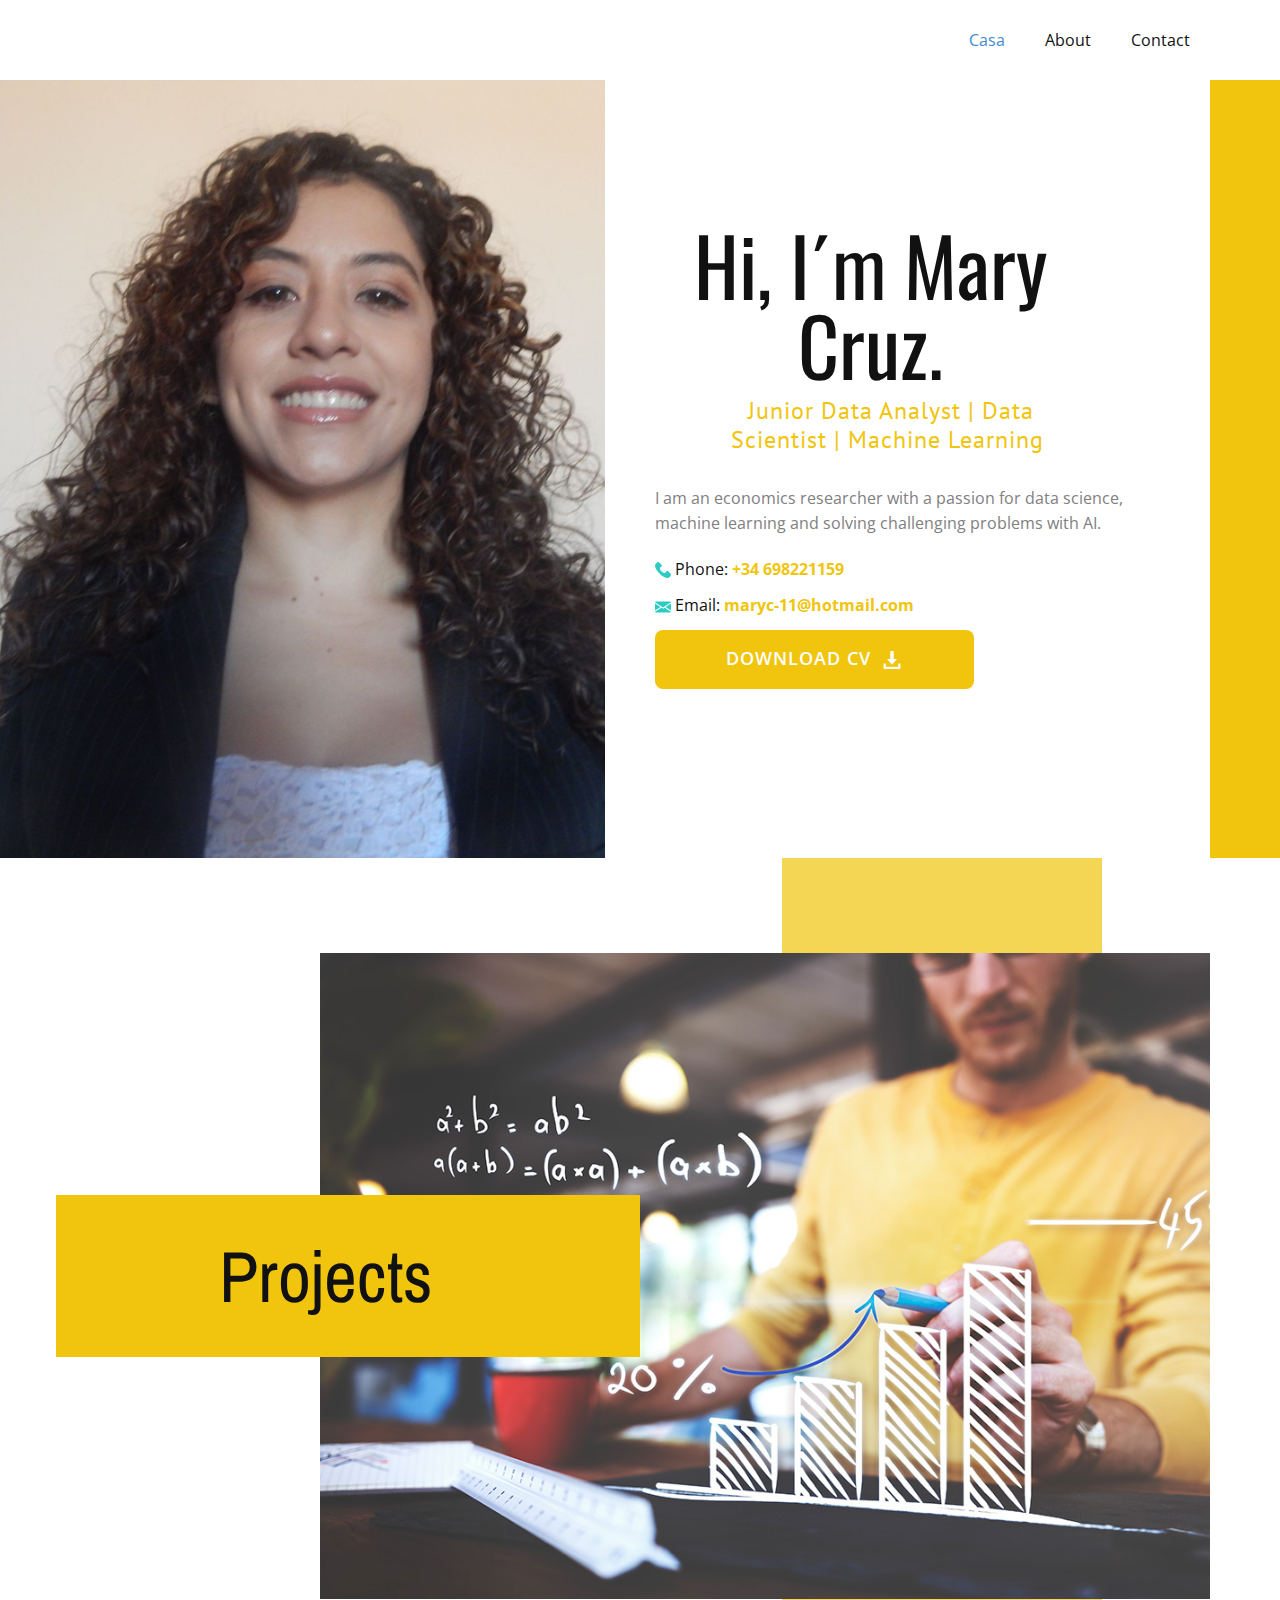
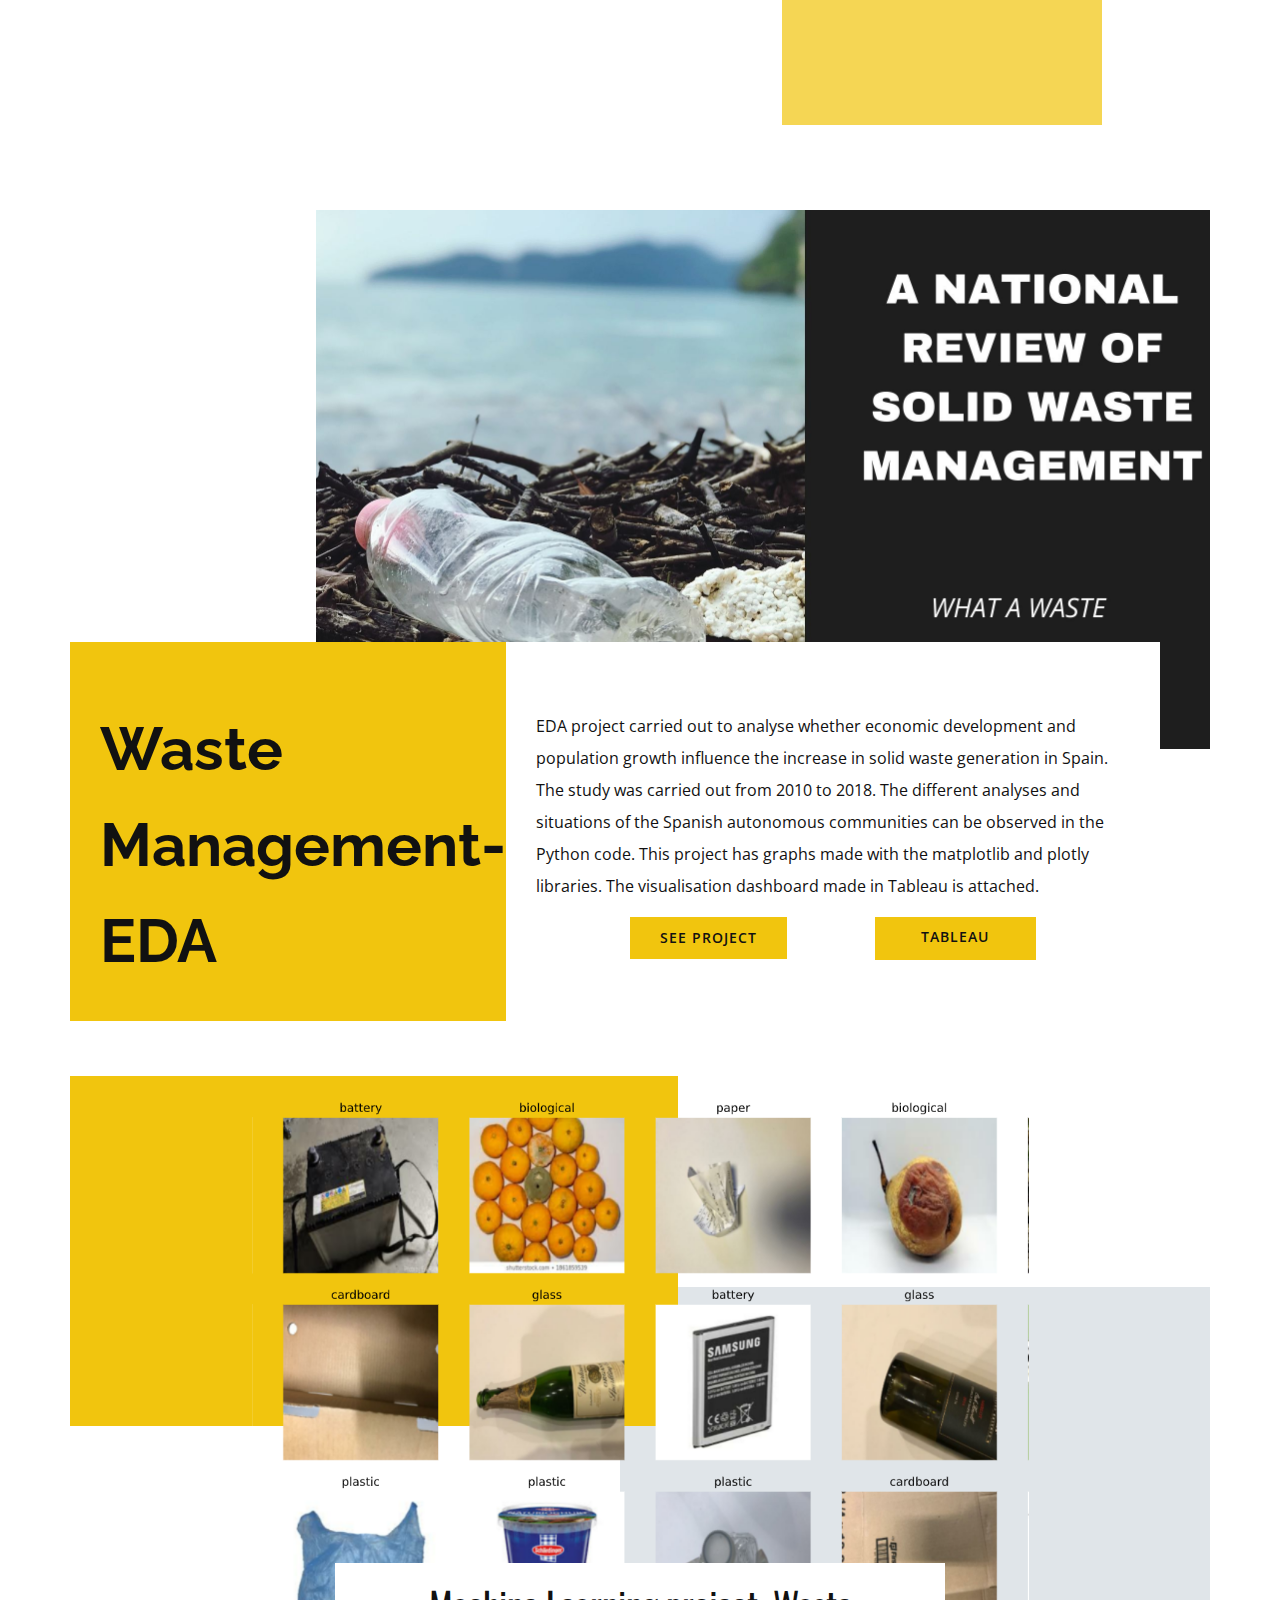
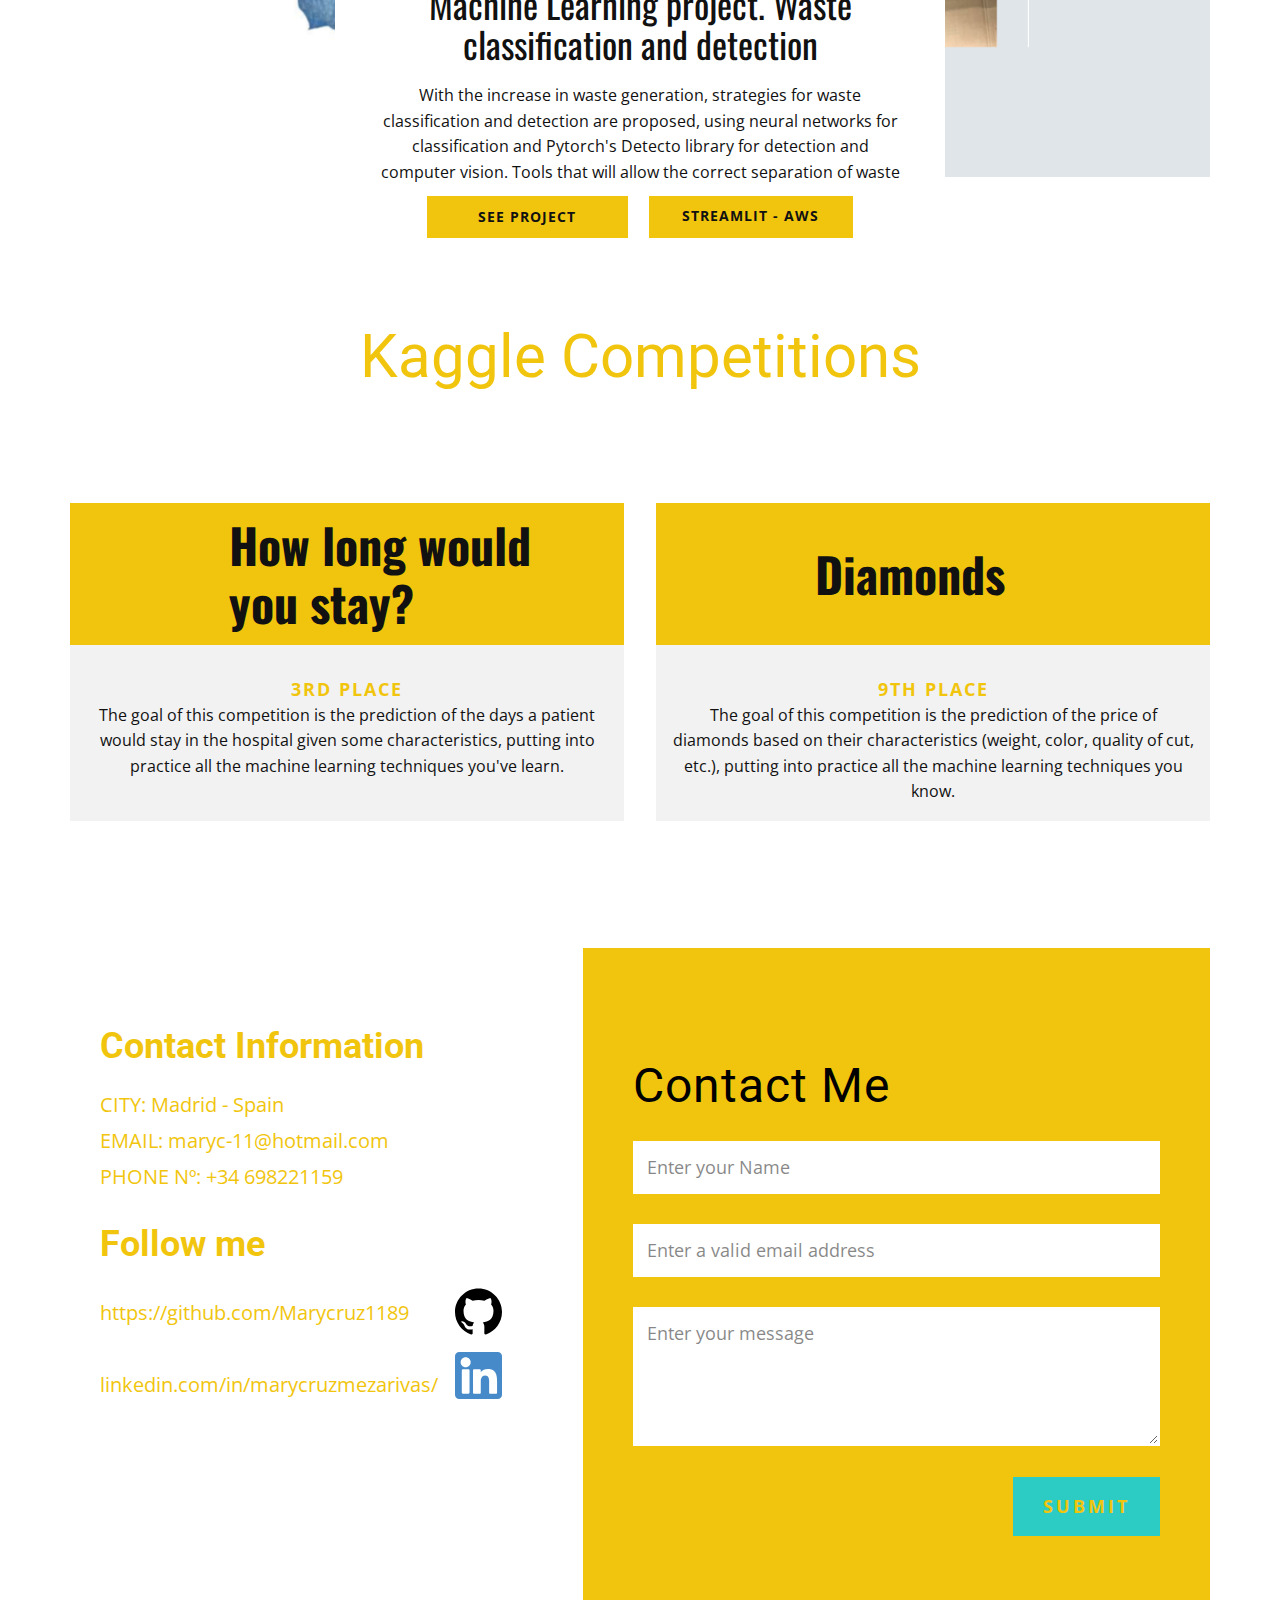
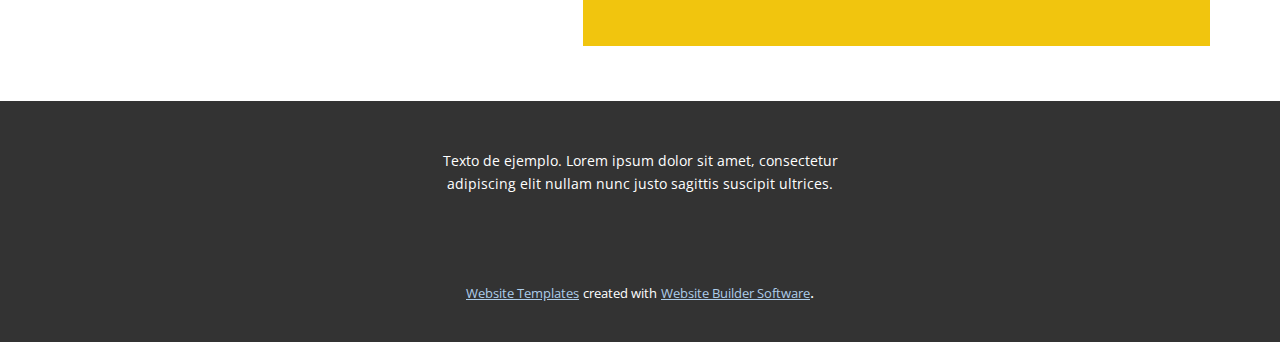
==== Casa.html @ e25270f4 "portfolio cambios" ====
<!DOCTYPE html>
<html style="font-size: 16px;">
  <head>
    <meta name="viewport" content="width=device-width, initial-scale=1.0">
    <meta charset="utf-8">
    <meta name="keywords" content="Hola, Soy Mary Cruz., Design and Concept&nbsp;Development, My Works, Expertise, Profile, Nam ultrices ultrices nec tortor pulvinar esteras loremips est orem., Follow us, Contact Me, INTUITIVE">
    <meta name="description" content="">
    <meta name="page_type" content="np-template-header-footer-from-plugin">
    <title>Casa</title>
    <link rel="stylesheet" href="nicepage.css" media="screen">
<link rel="stylesheet" href="Casa.css" media="screen">
    <script class="u-script" type="text/javascript" src="jquery.js" defer=""></script>
    <script class="u-script" type="text/javascript" src="nicepage.js" defer=""></script>
    <meta name="generator" content="Nicepage 3.20.4, nicepage.com">
    <link id="u-theme-google-font" rel="stylesheet" href="https://fonts.googleapis.com/css?family=Roboto:100,100i,300,300i,400,400i,500,500i,700,700i,900,900i|Open+Sans:300,300i,400,400i,600,600i,700,700i,800,800i">
    <link id="u-page-google-font" rel="stylesheet" href="https://fonts.googleapis.com/css?family=Oswald:200,300,400,500,600,700|PT+Sans:400,400i,700,700i|Raleway:100,100i,200,200i,300,300i,400,400i,500,500i,600,600i,700,700i,800,800i,900,900i|Archivo+Narrow:400,400i,500,500i,600,600i,700,700i">
    
    
    
    
    
    
    
    <script type="application/ld+json">{
		"@context": "http://schema.org",
		"@type": "Organization",
		"name": ""
}</script>
    <meta name="theme-color" content="#478ac9">
    <meta property="og:title" content="Casa">
    <meta property="og:type" content="website">
  </head>
  <body class="u-body"><header class="u-clearfix u-header u-header" id="sec-5a56"><div class="u-clearfix u-sheet u-sheet-1">
        <nav class="u-menu u-menu-dropdown u-offcanvas u-menu-1">
          <div class="menu-collapse" style="font-size: 1rem; letter-spacing: 0px;">
            <a class="u-button-style u-custom-left-right-menu-spacing u-custom-padding-bottom u-custom-top-bottom-menu-spacing u-nav-link u-text-active-palette-1-base u-text-hover-palette-2-base" href="#">
              <svg><use xmlns:xlink="http://www.w3.org/1999/xlink" xlink:href="#menu-hamburger"></use></svg>
              <svg version="1.1" xmlns="http://www.w3.org/2000/svg" xmlns:xlink="http://www.w3.org/1999/xlink"><defs><symbol id="menu-hamburger" viewBox="0 0 16 16" style="width: 16px; height: 16px;"><rect y="1" width="16" height="2"></rect><rect y="7" width="16" height="2"></rect><rect y="13" width="16" height="2"></rect>
</symbol>
</defs></svg>
            </a>
          </div>
          <div class="u-nav-container">
            <ul class="u-nav u-unstyled u-nav-1"><li class="u-nav-item"><a class="u-button-style u-nav-link u-text-active-palette-1-base u-text-hover-palette-2-base" href="Casa.html" style="padding: 10px 20px;">Casa</a>
</li><li class="u-nav-item"><a class="u-button-style u-nav-link u-text-active-palette-1-base u-text-hover-palette-2-base" href="About.html" style="padding: 10px 20px;">About</a>
</li><li class="u-nav-item"><a class="u-button-style u-nav-link u-text-active-palette-1-base u-text-hover-palette-2-base" href="Contact.html" style="padding: 10px 20px;">Contact</a>
</li></ul>
          </div>
          <div class="u-nav-container-collapse">
            <div class="u-black u-container-style u-inner-container-layout u-opacity u-opacity-95 u-sidenav">
              <div class="u-sidenav-overflow">
                <div class="u-menu-close"></div>
                <ul class="u-align-center u-nav u-popupmenu-items u-unstyled u-nav-2"><li class="u-nav-item"><a class="u-button-style u-nav-link" href="Casa.html">Casa</a>
</li><li class="u-nav-item"><a class="u-button-style u-nav-link" href="About.html">About</a>
</li><li class="u-nav-item"><a class="u-button-style u-nav-link" href="Contact.html">Contact</a>
</li></ul>
              </div>
            </div>
            <div class="u-black u-menu-overlay u-opacity u-opacity-70"></div>
          </div>
        </nav>
      </div></header>
    <section class="u-align-center u-clearfix u-palette-3-base u-section-1" id="carousel_7353">
      <div class="u-clearfix u-gutter-0 u-layout-wrap u-layout-wrap-1">
        <div class="u-gutter-0 u-layout">
          <div class="u-layout-row">
            <div class="u-container-style u-image u-layout-cell u-size-30 u-image-1" data-image-width="4608" data-image-height="3456">
              <div class="u-container-layout u-valign-bottom u-container-layout-1"></div>
            </div>
            <div class="u-container-style u-layout-cell u-shape-rectangle u-size-30 u-white u-layout-cell-2">
              <div class="u-container-layout u-container-layout-2">
                <h1 class="u-align-center u-custom-font u-font-oswald u-text u-text-1">Hi, I´m Mary Cruz.</h1>
                <h6 class="u-align-center u-custom-font u-font-pt-sans u-text u-text-palette-3-base u-text-2">Junior ​Data Analyst | Data Scientist | Machine Learning&nbsp;</h6>
                <p class="u-align-left u-text u-text-grey-50 u-text-3"> I am an economics researcher with a passion for data science, machine learning and solving challenging problems with AI.</p>
                <p class="u-align-left u-text u-text-4"><span class="u-icon u-text-palette-4-base u-icon-1"><svg class="u-svg-content" viewBox="0 0 513.64 513.64" x="0px" y="0px" style="width: 1em; height: 1em;"><g><g><path d="M499.66,376.96l-71.68-71.68c-25.6-25.6-69.12-15.359-79.36,17.92c-7.68,23.041-33.28,35.841-56.32,30.72    c-51.2-12.8-120.32-79.36-133.12-133.12c-7.68-23.041,7.68-48.641,30.72-56.32c33.28-10.24,43.52-53.76,17.92-79.36l-71.68-71.68    c-20.48-17.92-51.2-17.92-69.12,0l-48.64,48.64c-48.64,51.2,5.12,186.88,125.44,307.2c120.32,120.32,256,176.641,307.2,125.44    l48.64-48.64C517.581,425.6,517.581,394.88,499.66,376.96z"></path>
</g>
</g></svg><img></span>&nbsp;Phone: <a href="tel:+34 698221159" class="u-active-none u-border-none u-btn u-button-link u-button-style u-hover-none u-none u-text-palette-3-base u-btn-1">+34 698221159</a>
                </p>
                <p class="u-align-left u-text u-text-5"><span class="u-icon u-text-palette-4-base u-icon-2"><svg class="u-svg-content" viewBox="0 0 512 512" x="0px" y="0px" style="width: 1em; height: 1em;"><g><g><polygon points="339.392,258.624 512,367.744 512,144.896   "></polygon>
</g>
</g><g><g><polygon points="0,144.896 0,367.744 172.608,258.624   "></polygon>
</g>
</g><g><g><path d="M480,80H32C16.032,80,3.36,91.904,0.96,107.232L256,275.264l255.04-168.032C508.64,91.904,495.968,80,480,80z"></path>
</g>
</g><g><g><path d="M310.08,277.952l-45.28,29.824c-2.688,1.76-5.728,2.624-8.8,2.624c-3.072,0-6.112-0.864-8.8-2.624l-45.28-29.856    L1.024,404.992C3.488,420.192,16.096,432,32,432h448c15.904,0,28.512-11.808,30.976-27.008L310.08,277.952z"></path>
</g>
</g></svg><img></span>&nbsp;Email: <a href="mailto:maryc-11@hotmail.com" class="u-active-none u-border-none u-btn u-button-link u-button-style u-hover-none u-none u-text-palette-3-base u-btn-2">maryc-11@hotmail.com</a>
                </p>
                <a href="files/CV_MaryCruz.pdf" class="u-active-palette-4-light-1 u-border-none u-btn u-btn-round u-button-style u-file-link u-hover-palette-4-light-1 u-palette-3-base u-radius-8 u-text-active-white u-text-body-alt-color u-text-hover-white u-btn-3">Download cv&nbsp;&nbsp;<span class="u-icon u-icon-3"><svg class="u-svg-content" viewBox="0 0 512 512" x="0px" y="0px" style="width: 1em; height: 1em;"><g><g><path d="M382.56,233.376C379.968,227.648,374.272,224,368,224h-64V16c0-8.832-7.168-16-16-16h-64c-8.832,0-16,7.168-16,16v208h-64    c-6.272,0-11.968,3.68-14.56,9.376c-2.624,5.728-1.6,12.416,2.528,17.152l112,128c3.04,3.488,7.424,5.472,12.032,5.472    c4.608,0,8.992-2.016,12.032-5.472l112-128C384.192,245.824,385.152,239.104,382.56,233.376z"></path>
</g>
</g><g><g><path d="M432,352v96H80v-96H16v128c0,17.696,14.336,32,32,32h416c17.696,0,32-14.304,32-32V352H432z"></path>
</g>
</g></svg><img></span>
                </a>
              </div>
            </div>
          </div>
        </div>
      </div>
    </section>
    <section class="u-clearfix u-section-2" id="carousel_ddeb">
      <div class="u-clearfix u-sheet u-sheet-1">
        <div class="u-palette-3-light-1 u-shape u-shape-rectangle u-shape-1"></div>
        <img src="images/trrtt.jpg" class="u-align-left u-image u-image-1" data-image-width="1200" data-image-height="720">
        <div class="u-align-left u-container-style u-group u-palette-3-base u-group-1">
          <div class="u-container-layout u-valign-middle u-container-layout-1">
            <h1 class="u-custom-font u-text u-text-default u-text-1">Projects</h1>
          </div>
        </div>
      </div>
    </section>
    <section class="u-align-left u-clearfix u-section-3" id="carousel_cf53">
      <div class="u-clearfix u-sheet u-sheet-1">
        <img class="u-image u-image-1" src="images/WHATAWASTE.jpg" data-image-width="1920" data-image-height="1080">
        <div class="u-clearfix u-layout-custom-sm u-layout-custom-xs u-layout-wrap u-layout-wrap-1">
          <div class="u-layout">
            <div class="u-layout-row">
              <div class="u-align-left u-container-style u-layout-cell u-palette-3-base u-size-24-lg u-size-24-md u-size-24-xl u-size-60-sm u-size-60-xs u-layout-cell-1">
                <div class="u-container-layout u-valign-middle u-container-layout-1">
                  <h4 class="u-custom-font u-font-raleway u-text u-text-default u-text-1">
                    <span style="font-size: 3.75rem;">Waste Management-EDA</span>&nbsp;<span style="font-size: 3.75rem;"></span>
                  </h4>
                </div>
              </div>
              <div class="u-align-left u-container-style u-layout-cell u-size-36-lg u-size-36-md u-size-36-xl u-size-60-sm u-size-60-xs u-white u-layout-cell-2">
                <div class="u-container-layout u-container-layout-2">
                  <p class="u-text u-text-2">EDA project carried out to analyse whether economic development and population growth influence the increase in solid waste generation in Spain.  The study was carried out from 2010 to 2018. The different analyses and situations of the Spanish autonomous communities can be observed in the Python code. 
This project has graphs made with the matplotlib and plotly libraries. 
The visualisation dashboard made in Tableau is attached.</p>
                  <a href="https://github.com/Marycruz1189/Waste_Management_EDA_proyect" class="u-border-none u-btn u-btn-rectangle u-button-style u-palette-3-base u-btn-1">see project</a>
                  <a href="https://public.tableau.com/app/profile/mary.cruz/viz/EDAProject_16225008385510/Historia1" class="u-border-none u-btn u-btn-rectangle u-button-style u-palette-3-base u-btn-2">tableau</a>
                </div>
              </div>
            </div>
          </div>
        </div>
      </div>
    </section>
    <section class="u-clearfix u-section-4" id="carousel_e411">
      <div class="u-clearfix u-sheet u-valign-middle-sm u-valign-middle-xs u-sheet-1">
        <div class="u-opacity u-opacity-60 u-palette-5-light-1 u-shape u-shape-rectangle u-shape-1"></div>
        <div class="u-palette-3-base u-shape u-shape-rectangle u-shape-2"></div>
        <img src="images/imagenes.png" class="u-align-left u-image u-image-1" data-image-width="1507" data-image-height="764">
        <div class="u-container-style u-expanded-width-xs u-group u-white u-group-1">
          <div class="u-container-layout u-container-layout-1">
            <h2 class="u-align-center u-custom-font u-font-oswald u-text u-text-1"> Machine Learning project. ​Waste classification and detection</h2>
            <p class="u-align-center u-text u-text-2"> With the increase in waste generation, strategies for waste classification and detection are proposed, using neural networks for classification and Pytorch's Detecto library for detection and computer vision. Tools that will allow the correct separation of waste</p>
            <a href="http://3.12.136.60:8501/" class="u-border-none u-btn u-btn-rectangle u-button-style u-palette-3-base u-btn-1">streamlit - aws</a>
            <a href="https://github.com/Marycruz1189/Machine_Learning_Project" class="u-border-none u-btn u-btn-rectangle u-button-style u-palette-3-base u-btn-2">see project</a>
          </div>
        </div>
      </div>
    </section>
    <section class="u-align-center u-clearfix u-section-5" id="carousel_3833">
      <div class="u-clearfix u-sheet u-valign-middle u-sheet-1">
        <h1 class="u-text u-text-default u-text-palette-3-base u-text-1">Kaggle Competitions</h1>
        <div class="u-expanded-width u-list u-list-1">
          <div class="u-repeater u-repeater-1">
            <div class="u-align-center u-container-style u-grey-5 u-list-item u-repeater-item u-shape-rectangle u-list-item-1">
              <div class="u-container-layout u-similar-container u-container-layout-1">
                <div class="u-container-style u-expanded-width u-group u-palette-3-base u-group-1" data-href="https://www.kaggle.com/c/how-long-would-you-stay-data-ft-apr-2021/leaderboard">
                  <div class="u-container-layout u-valign-middle u-container-layout-2">
                    <h3 class="u-custom-font u-font-oswald u-text u-text-2" data-animation-name="counter" data-animation-event="scroll" data-animation-duration="3000"> How long would you stay?</h3>
                  </div>
                </div>
                <p class="u-text u-text-default u-text-palette-3-base u-text-3">3RD PLACE</p>
                <p class="u-align-center-md u-text u-text-4"> The goal of this competition is the prediction of the days a patient would stay in the hospital given some characteristics, putting into practice all the machine learning techniques you've learn.</p>
              </div>
            </div>
            <div class="u-align-center u-container-style u-grey-5 u-list-item u-repeater-item u-shape-rectangle u-list-item-2">
              <div class="u-container-layout u-similar-container u-container-layout-3">
                <div class="u-container-style u-expanded-width u-group u-palette-3-base u-group-2" data-href="https://www.kaggle.com/c/diamonds-data-ft-apr-2021/leaderboard">
                  <div class="u-container-layout u-valign-middle u-container-layout-4">
                    <h3 class="u-custom-font u-font-oswald u-text u-text-default u-text-5" data-animation-name="counter" data-animation-event="scroll" data-animation-duration="3000">Diamonds</h3>
                  </div>
                </div>
                <p class="u-text u-text-default u-text-palette-3-base u-text-6">9th place</p>
                <p class="u-align-center-md u-text u-text-7"> The goal of this competition is the prediction of the price of diamonds based on their characteristics (weight, color, quality of cut, etc.), putting into practice all the machine learning techniques you know.</p>
              </div>
            </div>
          </div>
        </div>
      </div>
    </section>
    <section class="u-clearfix u-expanded-width-xl u-white u-section-6" id="carousel_5f78">
      <div class="u-clearfix u-sheet u-valign-middle u-sheet-1">
        <div class="u-clearfix u-expanded-width u-gutter-0 u-layout-wrap u-layout-wrap-1">
          <div class="u-gutter-0 u-layout" style="">
            <div class="u-layout-row" style="">
              <div class="u-align-left u-container-style u-layout-cell u-shape-rectangle u-size-27 u-layout-cell-1">
                <div class="u-container-layout u-container-layout-1">
                  <h2 class="u-text u-text-default u-text-palette-4-base u-text-1">
                    <span class="u-text-palette-3-base">Contact Information </span>
                  </h2>
                  <p class="u-text u-text-palette-3-base u-text-2">CITY: Madrid - Spain<br>EMAIL: maryc-11@hotmail.com<br>PHONE Nº: +34 698221159
                  </p>
                  <h2 class="u-text u-text-default u-text-palette-4-base u-text-3">
                    <span class="u-text-palette-3-base">Follow m</span>
                    <span class="u-text-palette-3-base">e</span>
                    <span class="u-text-palette-3-base"></span>
                  </h2>
                  <p class="u-text u-text-palette-3-base u-text-4">
                    <a class="u-active-none u-border-none u-btn u-button-link u-button-style u-hover-none u-none u-text-palette-3-base u-btn-1" href="https://github.com/Marycruz1189">https://github.com/Marycruz1189</a>
                    <br>
                    <br>
                    <a href="https://www.linkedin.com/in/marycruzmezarivas/" class="u-active-none u-border-none u-btn u-button-link u-button-style u-hover-none u-none u-text-palette-3-base u-btn-2">linkedin.com/in/marycruzmezarivas/</a>&nbsp;<br>
                  </p><span class="u-icon u-icon-circle u-text-black u-icon-1"><svg class="u-svg-link" preserveAspectRatio="xMidYMin slice" viewBox="0 0 512 512" style=""><use xmlns:xlink="http://www.w3.org/1999/xlink" xlink:href="#svg-cdc4"></use></svg><svg class="u-svg-content" viewBox="0 0 512 512" x="0px" y="0px" id="svg-cdc4" style="enable-background:new 0 0 512 512;"><g><g><path d="M255.968,5.329C114.624,5.329,0,120.401,0,262.353c0,113.536,73.344,209.856,175.104,243.872    c12.8,2.368,17.472-5.568,17.472-12.384c0-6.112-0.224-22.272-0.352-43.712c-71.2,15.52-86.24-34.464-86.24-34.464    c-11.616-29.696-28.416-37.6-28.416-37.6c-23.264-15.936,1.728-15.616,1.728-15.616c25.696,1.824,39.2,26.496,39.2,26.496    c22.848,39.264,59.936,27.936,74.528,21.344c2.304-16.608,8.928-27.936,16.256-34.368    c-56.832-6.496-116.608-28.544-116.608-127.008c0-28.064,9.984-51.008,26.368-68.992c-2.656-6.496-11.424-32.64,2.496-68    c0,0,21.504-6.912,70.4,26.336c20.416-5.696,42.304-8.544,64.096-8.64c21.728,0.128,43.648,2.944,64.096,8.672    c48.864-33.248,70.336-26.336,70.336-26.336c13.952,35.392,5.184,61.504,2.56,68c16.416,17.984,26.304,40.928,26.304,68.992    c0,98.72-59.84,120.448-116.864,126.816c9.184,7.936,17.376,23.616,17.376,47.584c0,34.368-0.32,62.08-0.32,70.496    c0,6.88,4.608,14.88,17.6,12.352C438.72,472.145,512,375.857,512,262.353C512,120.401,397.376,5.329,255.968,5.329z"></path>
</g>
</g></svg></span><span class="u-icon u-icon-circle u-text-palette-1-base u-icon-2"><svg class="u-svg-link" preserveAspectRatio="xMidYMin slice" viewBox="0 0 382 382" style=""><use xmlns:xlink="http://www.w3.org/1999/xlink" xlink:href="#svg-7601"></use></svg><svg class="u-svg-content" viewBox="0 0 382 382" x="0px" y="0px" id="svg-7601" style="enable-background:new 0 0 382 382;"><path style="fill:currentColor;" d="M347.445,0H34.555C15.471,0,0,15.471,0,34.555v312.889C0,366.529,15.471,382,34.555,382h312.889  C366.529,382,382,366.529,382,347.444V34.555C382,15.471,366.529,0,347.445,0z M118.207,329.844c0,5.554-4.502,10.056-10.056,10.056  H65.345c-5.554,0-10.056-4.502-10.056-10.056V150.403c0-5.554,4.502-10.056,10.056-10.056h42.806  c5.554,0,10.056,4.502,10.056,10.056V329.844z M86.748,123.432c-22.459,0-40.666-18.207-40.666-40.666S64.289,42.1,86.748,42.1  s40.666,18.207,40.666,40.666S109.208,123.432,86.748,123.432z M341.91,330.654c0,5.106-4.14,9.246-9.246,9.246H286.73  c-5.106,0-9.246-4.14-9.246-9.246v-84.168c0-12.556,3.683-55.021-32.813-55.021c-28.309,0-34.051,29.066-35.204,42.11v97.079  c0,5.106-4.139,9.246-9.246,9.246h-44.426c-5.106,0-9.246-4.14-9.246-9.246V149.593c0-5.106,4.14-9.246,9.246-9.246h44.426  c5.106,0,9.246,4.14,9.246,9.246v15.655c10.497-15.753,26.097-27.912,59.312-27.912c73.552,0,73.131,68.716,73.131,106.472  L341.91,330.654L341.91,330.654z"></path></svg></span>
                </div>
              </div>
              <div class="u-align-left u-container-style u-layout-cell u-palette-3-base u-shape-rectangle u-size-33 u-layout-cell-2" data-href="mailto:maryc-11@hotmail.com?subject=contacto%20portfolio">
                <div class="u-container-layout u-container-layout-2">
                  <h1 class="u-text u-text-black u-text-default u-text-5">Contact Me</h1>
                  <div class="u-expanded-width u-form u-form-1">
                    <form action="#" method="POST" class="u-clearfix u-form-spacing-30 u-form-vertical u-inner-form" style="padding: 0px;" source="custom" name="form">
                      <div class="u-form-group u-form-name">
                        <label for="name-3b9a" class="u-form-control-hidden u-label" wfd-invisible="true">Name</label>
                        <input type="text" placeholder="Enter your Name" id="name-3b9a" name="name" class="u-border-2 u-border-white u-input u-input-rectangle u-white u-input-1" required="">
                      </div>
                      <div class="u-form-email u-form-group">
                        <label for="email-3b9a" class="u-form-control-hidden u-label" wfd-invisible="true">Email</label>
                        <input type="email" placeholder="Enter a valid email address" id="email-3b9a" name="email" class="u-border-2 u-border-white u-input u-input-rectangle u-white u-input-2" required="">
                      </div>
                      <div class="u-form-group u-form-message">
                        <label for="message-3b9a" class="u-form-control-hidden u-label" wfd-invisible="true">Message</label>
                        <textarea placeholder="Enter your message" rows="4" cols="50" id="message-3b9a" name="message" class="u-border-2 u-border-white u-input u-input-rectangle u-white u-input-3" required=""></textarea>
                      </div>
                      <div class="u-align-right u-form-group u-form-submit">
                        <a href="#" class="u-active-palette-4-light-1 u-border-none u-btn u-btn-submit u-button-style u-hover-palette-4-light-1 u-palette-4-base u-text-palette-3-base u-btn-3">Submit</a>
                        <input type="submit" value="submit" class="u-form-control-hidden" wfd-invisible="true">
                      </div>
                      <div class="u-form-send-message u-form-send-success" wfd-invisible="true"> Thank you! Your message has been sent. </div>
                      <div class="u-form-send-error u-form-send-message" wfd-invisible="true"> Unable to send your message. Please fix errors then try again. </div>
                      <input type="hidden" value="" name="recaptchaResponse" wfd-invisible="true">
                    </form>
                  </div>
                </div>
              </div>
            </div>
          </div>
        </div>
      </div>
    </section>
    
    
    <footer class="u-align-center u-clearfix u-footer u-grey-80 u-footer" id="sec-1d1c"><div class="u-clearfix u-sheet u-sheet-1">
        <p class="u-small-text u-text u-text-variant u-text-1">Texto de ejemplo. Lorem ipsum dolor sit amet, consectetur adipiscing elit nullam nunc justo sagittis suscipit ultrices.</p>
      </div></footer>
    <section class="u-backlink u-clearfix u-grey-80">
      <a class="u-link" href="https://nicepage.com/website-templates" target="_blank">
        <span>Website Templates</span>
      </a>
      <p class="u-text">
        <span>created with</span>
      </p>
      <a class="u-link" href="https://nicepage.com/" target="_blank">
        <span>Website Builder Software</span>
      </a>. 
    </section>
  </body>
</html>
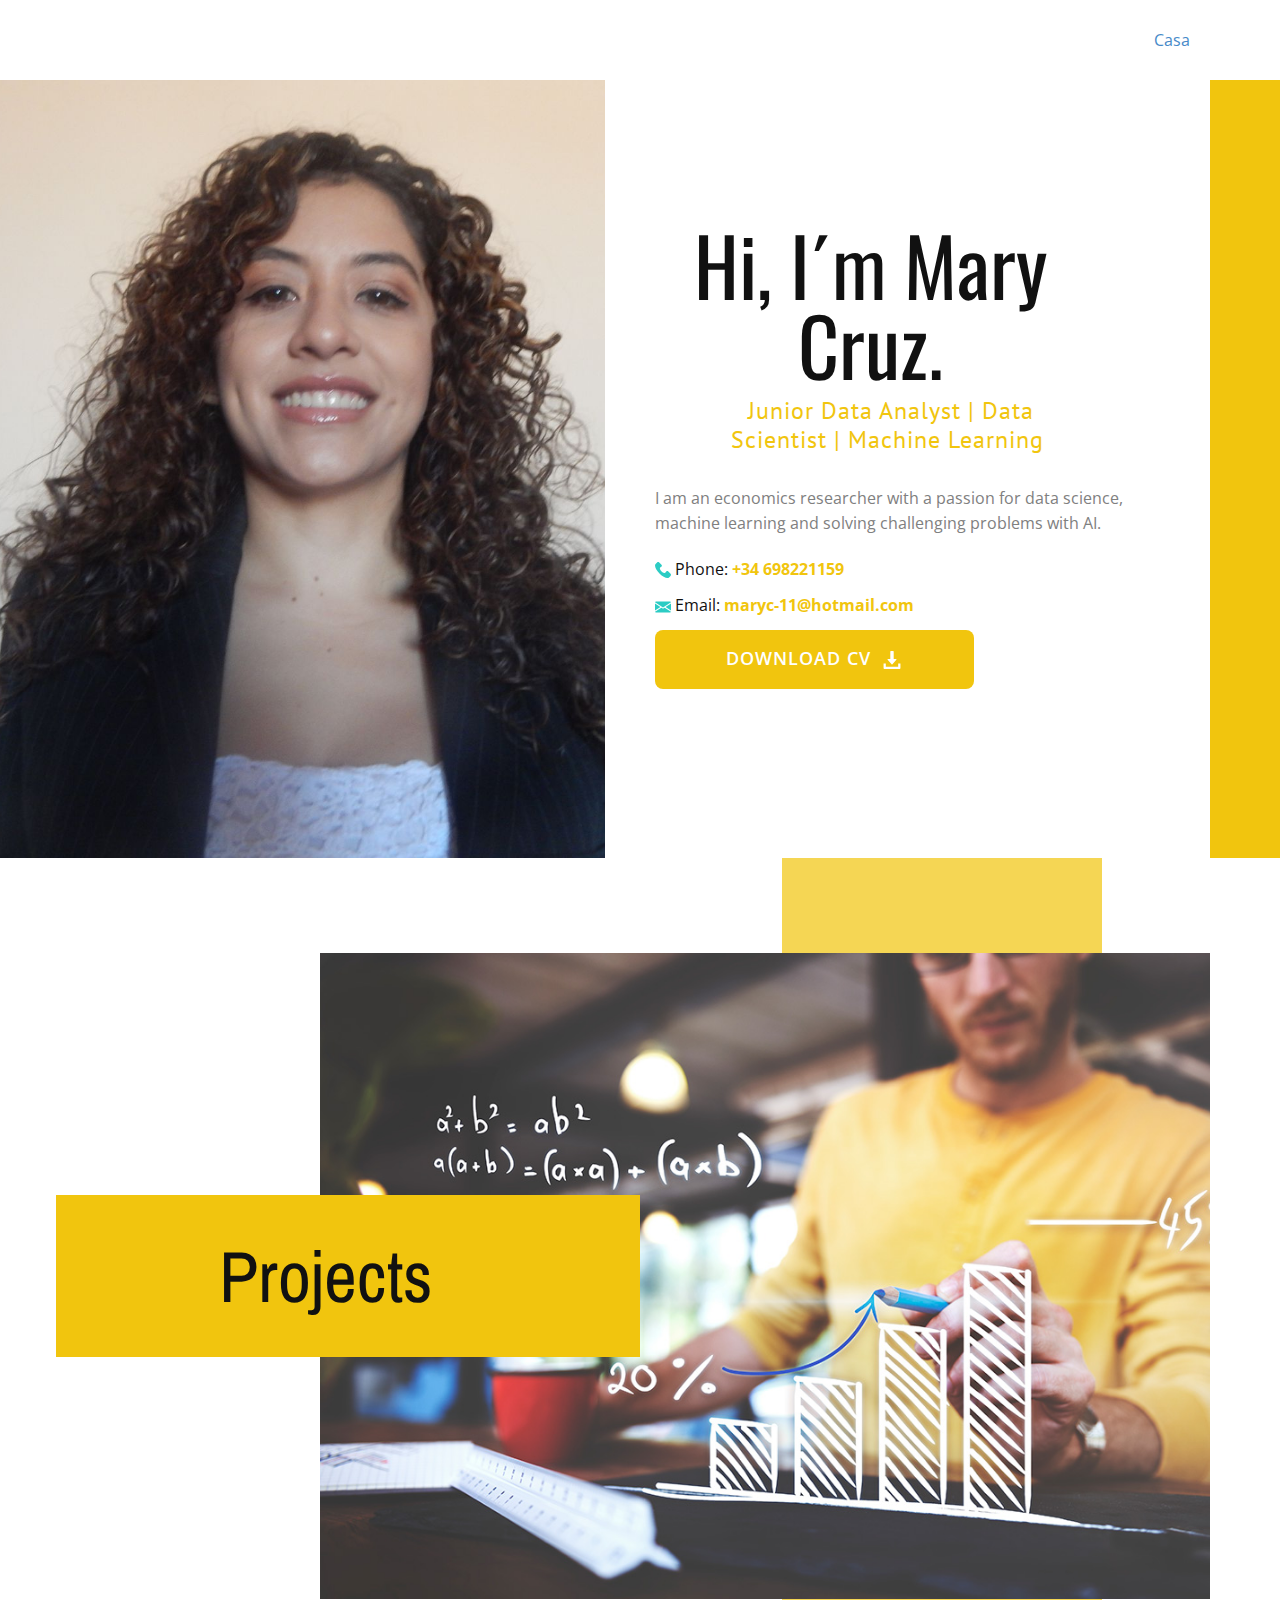
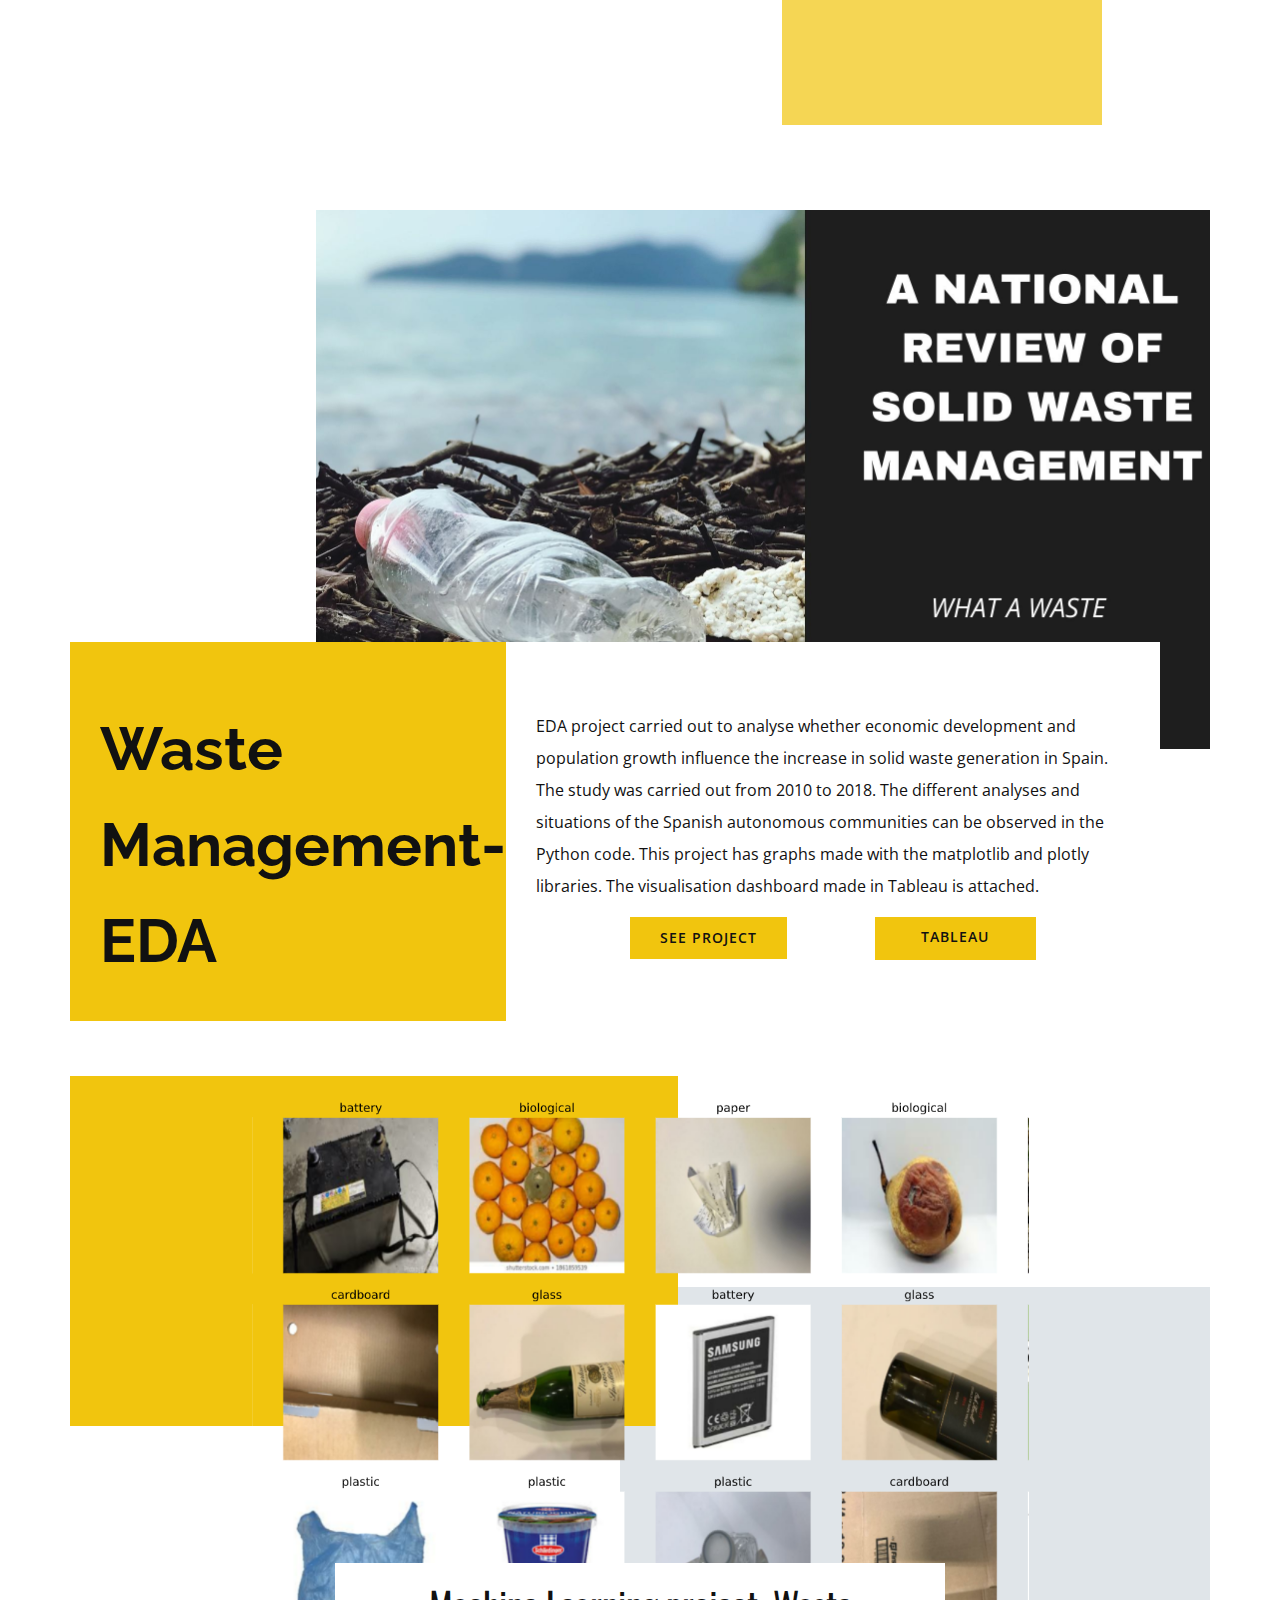
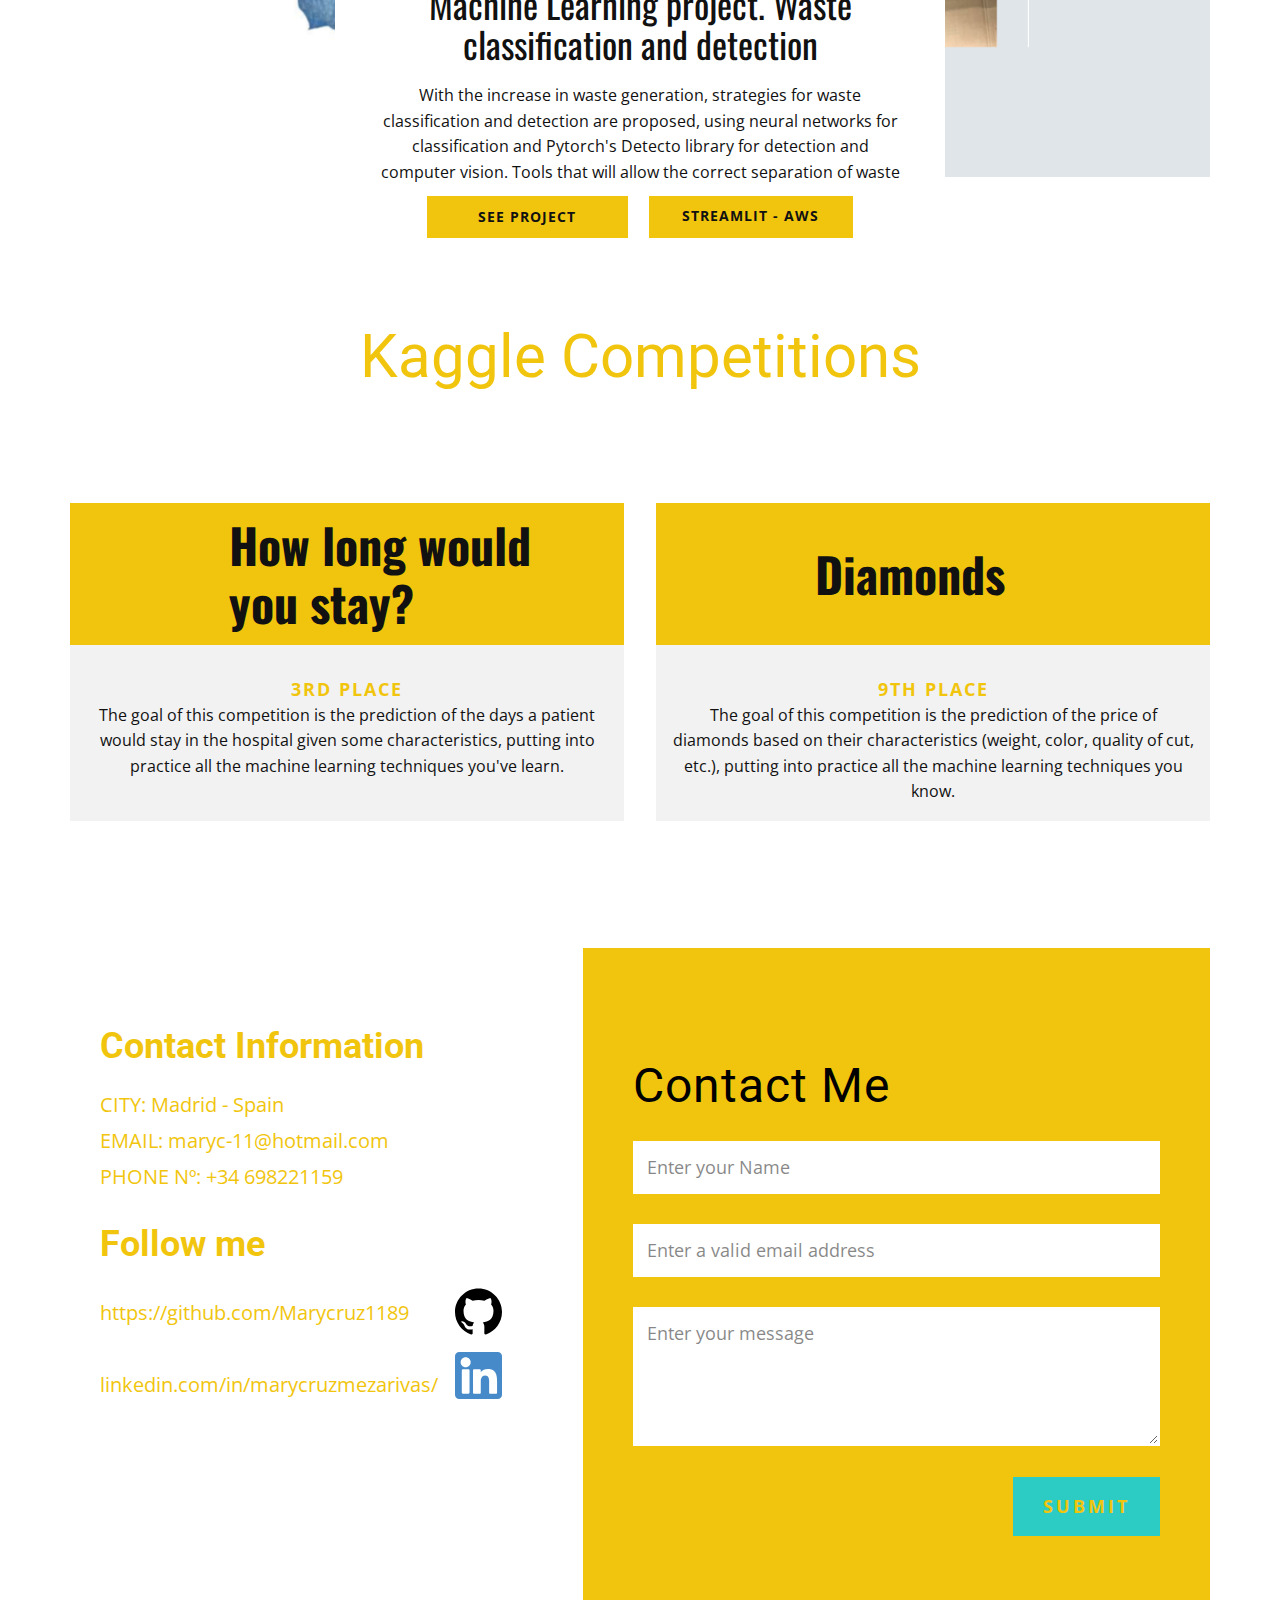
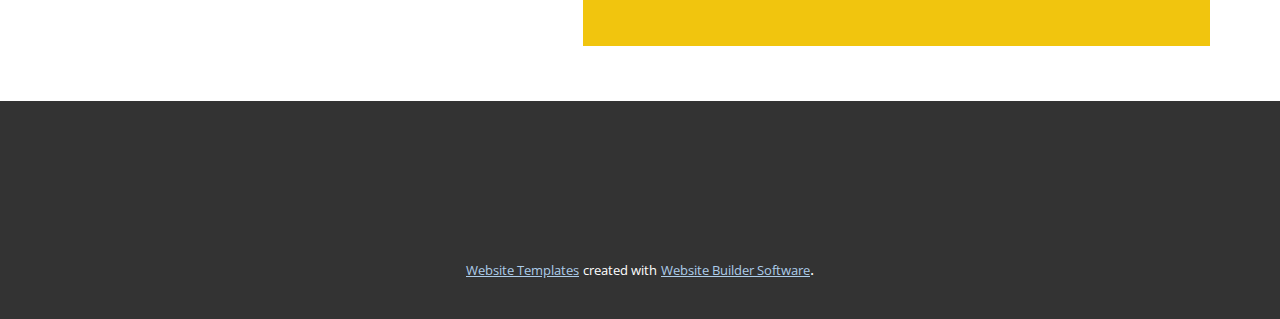
==== commit 8fc9996b: "cambios" ====
--- a/Casa.html
+++ b/Casa.html
@@ -42,8 +42,6 @@
           </div>
           <div class="u-nav-container">
             <ul class="u-nav u-unstyled u-nav-1"><li class="u-nav-item"><a class="u-button-style u-nav-link u-text-active-palette-1-base u-text-hover-palette-2-base" href="Casa.html" style="padding: 10px 20px;">Casa</a>
-</li><li class="u-nav-item"><a class="u-button-style u-nav-link u-text-active-palette-1-base u-text-hover-palette-2-base" href="About.html" style="padding: 10px 20px;">About</a>
-</li><li class="u-nav-item"><a class="u-button-style u-nav-link u-text-active-palette-1-base u-text-hover-palette-2-base" href="Contact.html" style="padding: 10px 20px;">Contact</a>
 </li></ul>
           </div>
           <div class="u-nav-container-collapse">
@@ -51,8 +49,6 @@
               <div class="u-sidenav-overflow">
                 <div class="u-menu-close"></div>
                 <ul class="u-align-center u-nav u-popupmenu-items u-unstyled u-nav-2"><li class="u-nav-item"><a class="u-button-style u-nav-link" href="Casa.html">Casa</a>
-</li><li class="u-nav-item"><a class="u-button-style u-nav-link" href="About.html">About</a>
-</li><li class="u-nav-item"><a class="u-button-style u-nav-link" href="Contact.html">Contact</a>
 </li></ul>
               </div>
             </div>
@@ -244,9 +240,7 @@
     </section>
     
     
-    <footer class="u-align-center u-clearfix u-footer u-grey-80 u-footer" id="sec-1d1c"><div class="u-clearfix u-sheet u-sheet-1">
-        <p class="u-small-text u-text u-text-variant u-text-1">Texto de ejemplo. Lorem ipsum dolor sit amet, consectetur adipiscing elit nullam nunc justo sagittis suscipit ultrices.</p>
-      </div></footer>
+    <footer class="u-clearfix u-footer u-grey-80" id="sec-1d1c"><div class="u-align-left u-clearfix u-sheet u-sheet-1"></div></footer>
     <section class="u-backlink u-clearfix u-grey-80">
       <a class="u-link" href="https://nicepage.com/website-templates" target="_blank">
         <span>Website Templates</span>
--- a/nicepage.css
+++ b/nicepage.css
@@ -34079,17 +34079,8 @@
 
 
 
-.u-footer {
-  background-image: none;
-}
-
 .u-footer .u-sheet-1 {
   min-height: 120px;
-}
-
-.u-footer .u-text-1 {
-  width: 417px;
-  margin: 49px auto;
 }
 @media (max-width: 1199px) {
   .u-footer .u-sheet-1 {
@@ -34110,10 +34101,6 @@
   .u-footer .u-sheet-1 {
     min-height: 36px;
   }
-
-  .u-footer .u-text-1 {
-    width: 340px;
-  }
 }
 
  /*begin-variables base-font-size*/ 
